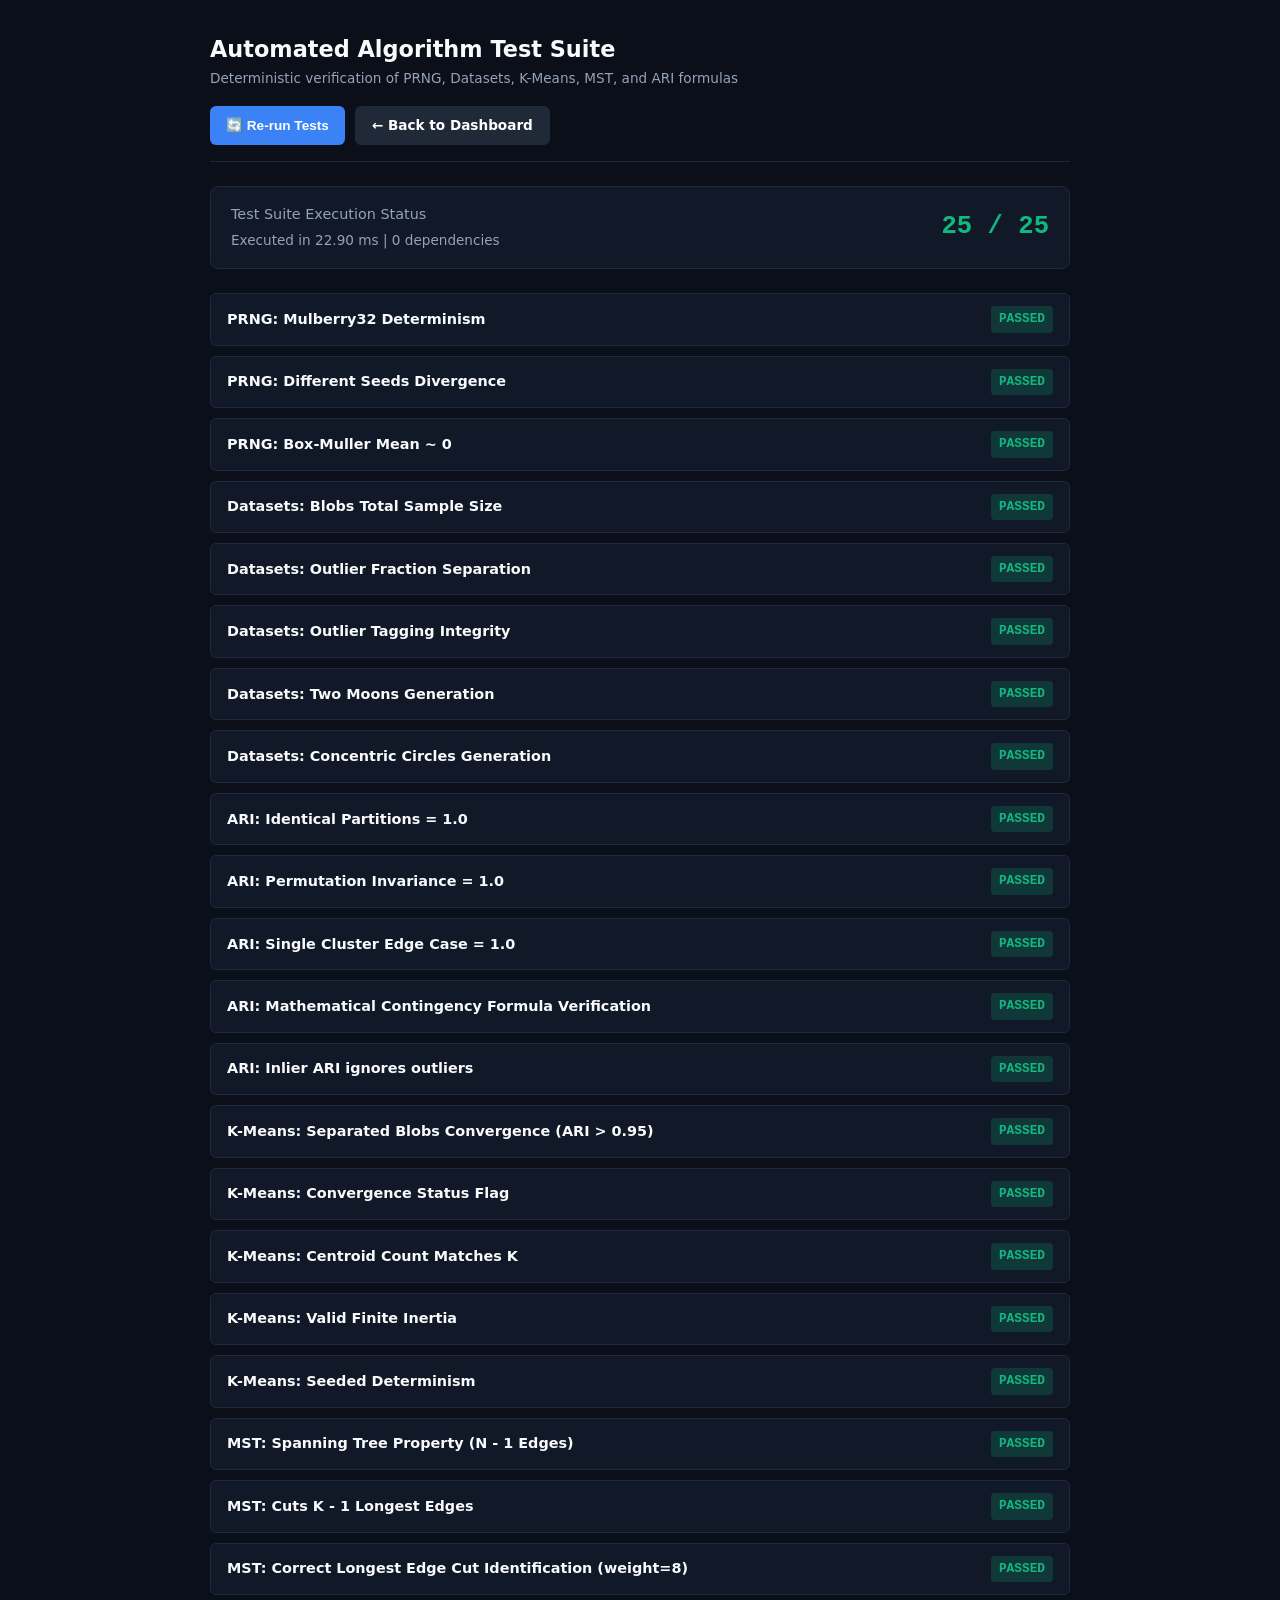
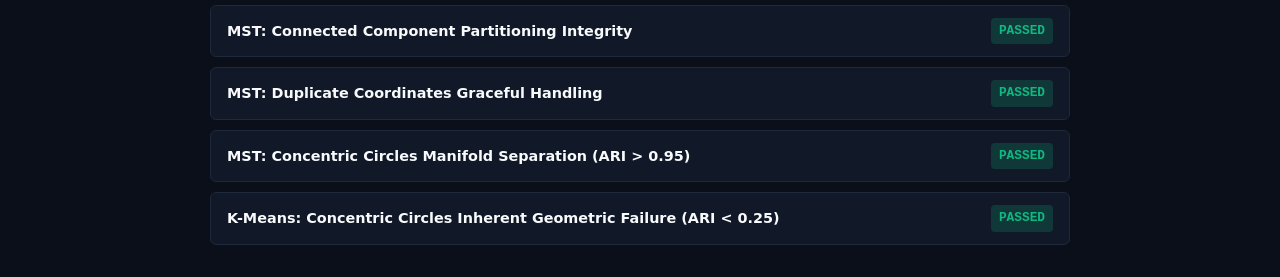
==== tests/test_runner.html @ c0640d0e "Describe what changed" ====
<!DOCTYPE html>
<html lang="en">
<head>
  <meta charset="UTF-8">
  <meta name="viewport" content="width=device-width, initial-scale=1.0">
  <title>Automated Algorithm Test Suite | MST vs K-Means</title>
  <style>
    :root {
      --bg: #0b0f19;
      --surface: #111827;
      --border: #1e293b;
      --text: #f8fafc;
      --text-muted: #94a3b8;
      --green: #10b981;
      --red: #ef4444;
      --blue: #3b82f6;
    }
    * { box-sizing: border-box; margin: 0; padding: 0; }
    body {
      background: var(--bg);
      color: var(--text);
      font-family: system-ui, -apple-system, BlinkMacSystemFont, 'Segoe UI', Roboto, sans-serif;
      padding: 32px 24px;
      line-height: 1.6;
    }
    .container {
      max-width: 860px;
      margin: 0 auto;
    }
    header {
      display: flex;
      justify-content: space-between;
      align-items: center;
      margin-bottom: 24px;
      flex-wrap: wrap;
      gap: 16px;
      border-bottom: 1px solid var(--border);
      padding-bottom: 16px;
    }
    h1 {
      font-size: 1.4rem;
      font-weight: 700;
    }
    .btn {
      background: var(--blue);
      color: #fff;
      border: none;
      padding: 8px 16px;
      border-radius: 6px;
      cursor: pointer;
      font-weight: 600;
      text-decoration: none;
      font-size: 0.85rem;
      display: inline-flex;
      align-items: center;
      gap: 6px;
    }
    .btn-secondary {
      background: #1f2937;
      border: 1px solid var(--border);
    }
    .summary-card {
      background: var(--surface);
      border: 1px solid var(--border);
      border-radius: 8px;
      padding: 16px 20px;
      margin-bottom: 24px;
      display: flex;
      justify-content: space-between;
      align-items: center;
    }
    .summary-title {
      font-size: 0.9rem;
      color: var(--text-muted);
    }
    .summary-score {
      font-size: 1.6rem;
      font-weight: 700;
      font-family: monospace;
      color: var(--green);
    }
    .test-list {
      display: flex;
      flex-direction: column;
      gap: 10px;
    }
    .test-item {
      background: var(--surface);
      border: 1px solid var(--border);
      border-radius: 6px;
      padding: 12px 16px;
      display: flex;
      justify-content: space-between;
      align-items: center;
      font-size: 0.9rem;
    }
    .test-item.fail {
      border-color: var(--red);
      background: rgba(239, 68, 68, 0.08);
    }
    .test-status {
      font-size: 0.8rem;
      font-weight: 700;
      padding: 3px 8px;
      border-radius: 4px;
      text-transform: uppercase;
      font-family: monospace;
    }
    .status-pass {
      background: rgba(16, 185, 129, 0.2);
      color: var(--green);
    }
    .status-fail {
      background: rgba(239, 68, 68, 0.2);
      color: var(--red);
    }
    .error-msg {
      color: var(--red);
      font-size: 0.8rem;
      margin-top: 4px;
      font-family: monospace;
    }
  </style>
</head>
<body>
  <div class="container">
    <header>
      <div>
        <h1>Automated Algorithm Test Suite</h1>
        <p style="color: var(--text-muted); font-size: 0.85rem;">Deterministic verification of PRNG, Datasets, K-Means, MST, and ARI formulas</p>
      </div>
      <div style="display: flex; gap: 10px;">
        <button id="btn-rerun" class="btn">🔄 Re-run Tests</button>
        <a href="../index.html" class="btn btn-secondary">← Back to Dashboard</a>
      </div>
    </header>

    <div class="summary-card">
      <div>
        <div class="summary-title">Test Suite Execution Status</div>
        <div id="test-meta" style="font-size: 0.85rem; color: var(--text-muted); margin-top: 4px;">Running tests...</div>
      </div>
      <div id="test-score" class="summary-score">- / -</div>
    </div>

    <div id="test-container" class="test-list"></div>
  </div>

  <!-- Source files under test -->
  <script src="../js/data/prng.js"></script>
  <script src="../js/data/datasets.js"></script>
  <script src="../js/algorithms/kmeans.js"></script>
  <script src="../js/algorithms/mst.js"></script>
  <script src="../js/metrics/evaluation.js"></script>
  <script src="test_suite.js"></script>

  <script>
    function renderResults() {
      const startTime = performance.now();
      const results = window.MSTKMeansTests.runAllTests();
      const duration = (performance.now() - startTime).toFixed(2);

      const passedCount = results.filter(r => r.passed).length;
      const totalCount = results.length;

      const scoreElem = document.getElementById('test-score');
      scoreElem.textContent = `${passedCount} / ${totalCount}`;
      scoreElem.style.color = (passedCount === totalCount) ? '#10B981' : '#EF4444';

      document.getElementById('test-meta').textContent = `Executed in ${duration} ms | 0 dependencies`;

      const listElem = document.getElementById('test-container');
      listElem.innerHTML = '';

      results.forEach(res => {
        const item = document.createElement('div');
        item.className = `test-item ${res.passed ? 'pass' : 'fail'}`;

        const left = document.createElement('div');
        const name = document.createElement('div');
        name.textContent = res.name;
        name.style.fontWeight = '600';
        left.appendChild(name);

        if (!res.passed && res.error) {
          const err = document.createElement('div');
          err.className = 'error-msg';
          err.textContent = res.error;
          left.appendChild(err);
        }

        const right = document.createElement('div');
        right.className = `test-status ${res.passed ? 'status-pass' : 'status-fail'}`;
        right.textContent = res.passed ? 'PASSED' : 'FAILED';

        item.appendChild(left);
        item.appendChild(right);
        listElem.appendChild(item);
      });
    }

    document.getElementById('btn-rerun').addEventListener('click', renderResults);
    window.addEventListener('DOMContentLoaded', renderResults);
  </script>
</body>
</html>
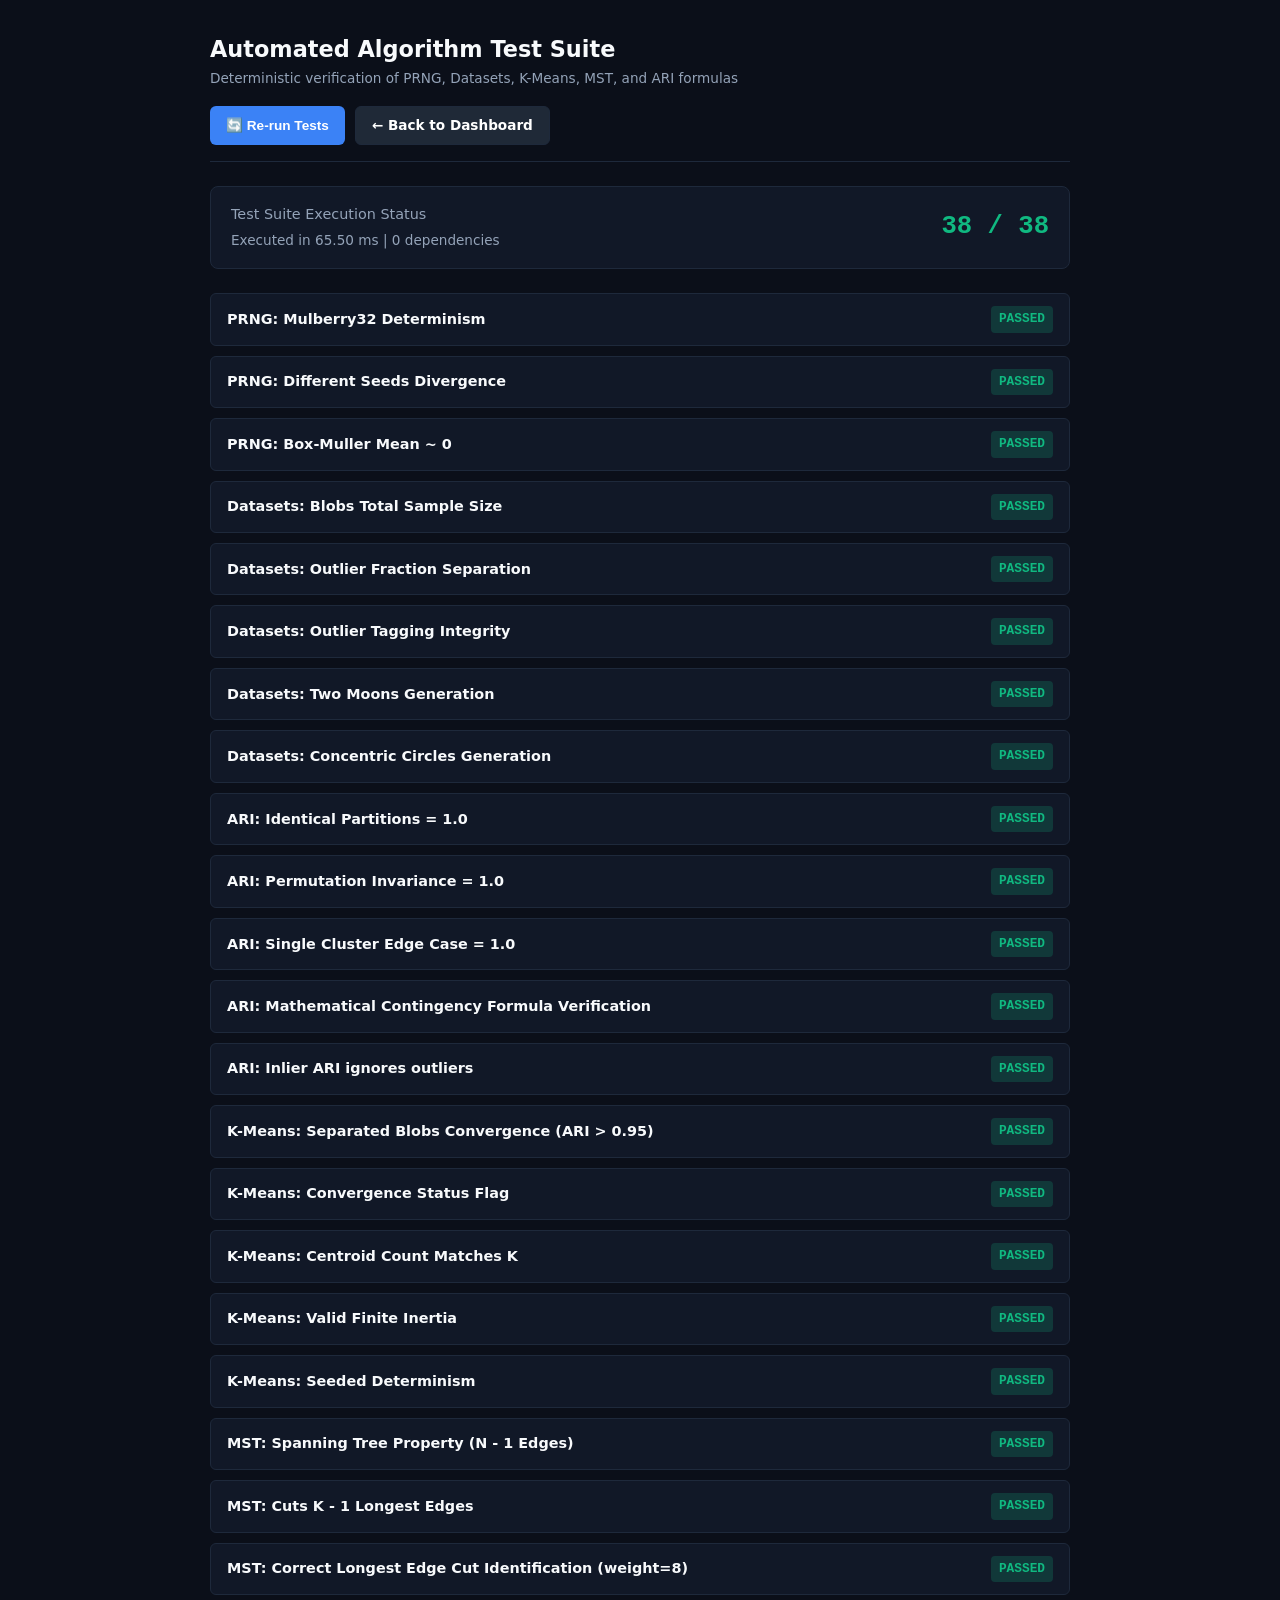
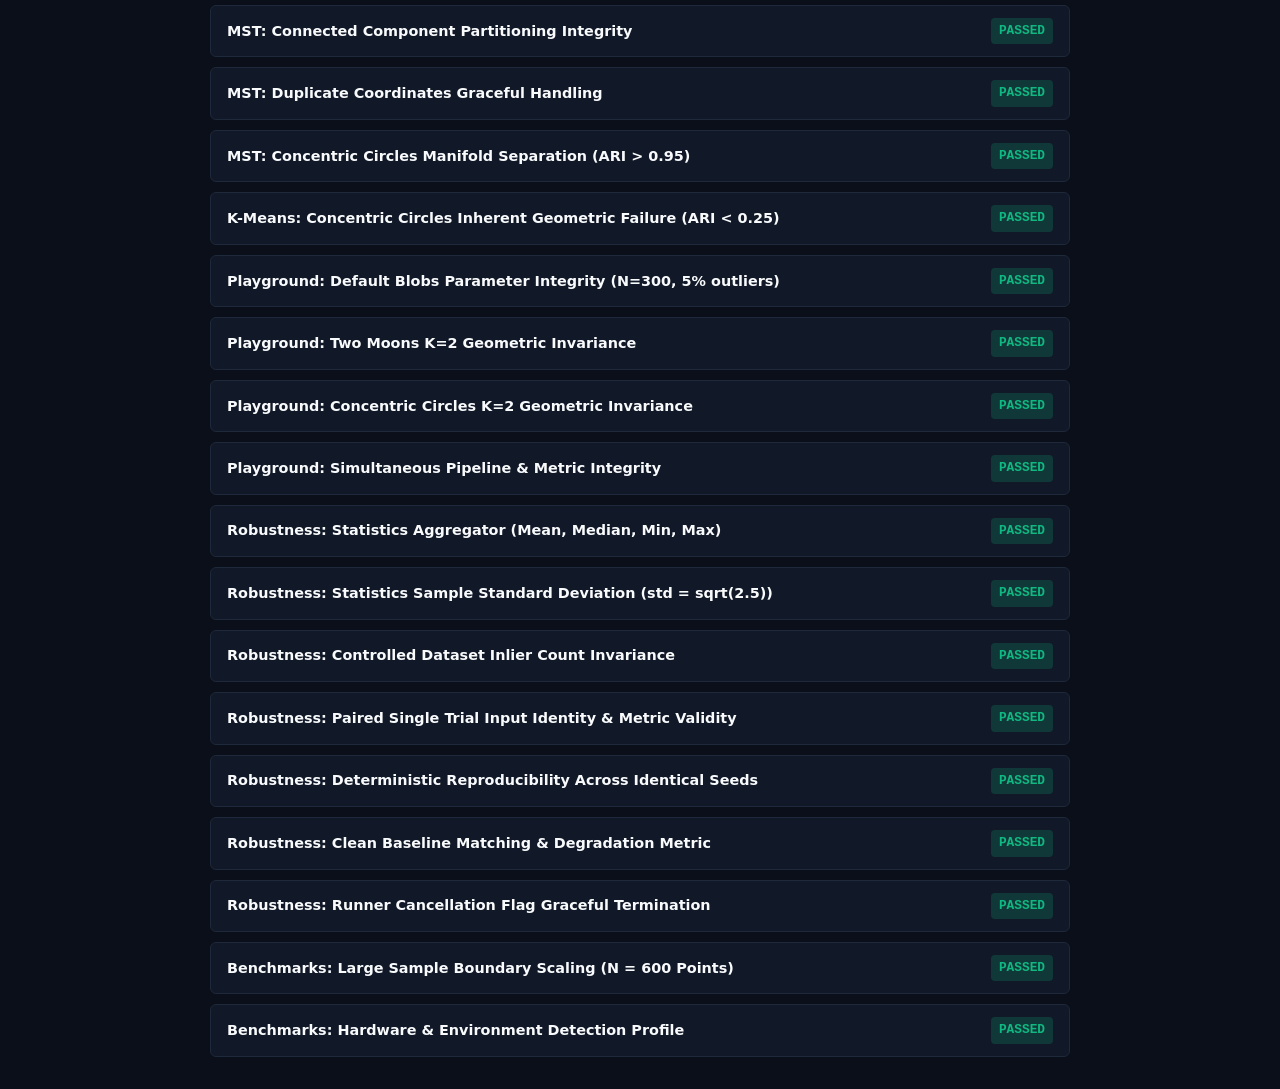
==== commit 8f257776: "Phase 3: Robustness experiments and performance benchmarks" ====
--- a/tests/test_runner.html
+++ b/tests/test_runner.html
@@ -152,12 +152,16 @@
   <script src="../js/algorithms/kmeans.js"></script>
   <script src="../js/algorithms/mst.js"></script>
   <script src="../js/metrics/evaluation.js"></script>
+  <script src="../js/experiments/robustness.js"></script>
+  <script src="../js/experiments/benchmarks.js"></script>
+  <script src="../js/visualization/canvas_renderer.js"></script>
+  <script src="../js/visualization/chart_renderer.js"></script>
   <script src="test_suite.js"></script>
 
   <script>
-    function renderResults() {
+    async function renderResults() {
       const startTime = performance.now();
-      const results = window.MSTKMeansTests.runAllTests();
+      const results = await window.MSTKMeansTests.runAllTests();
       const duration = (performance.now() - startTime).toFixed(2);
 
       const passedCount = results.filter(r => r.passed).length;
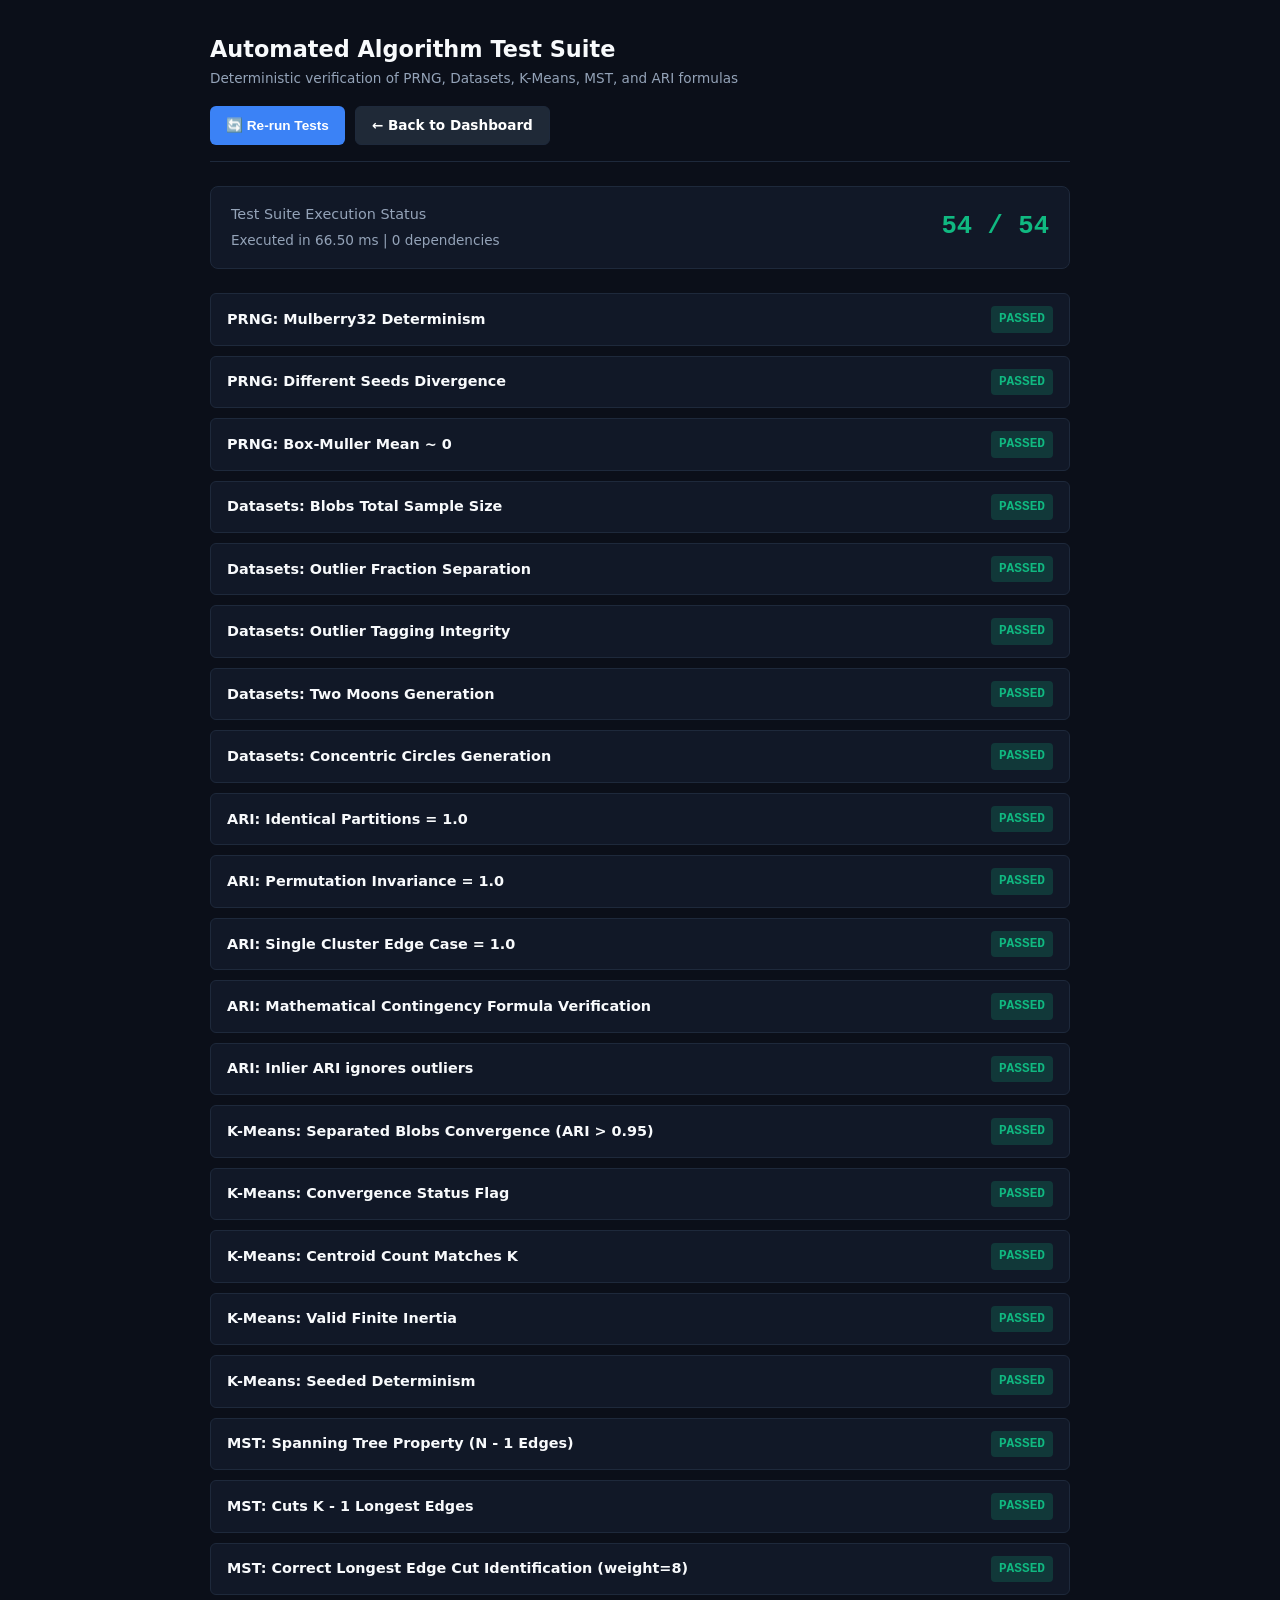
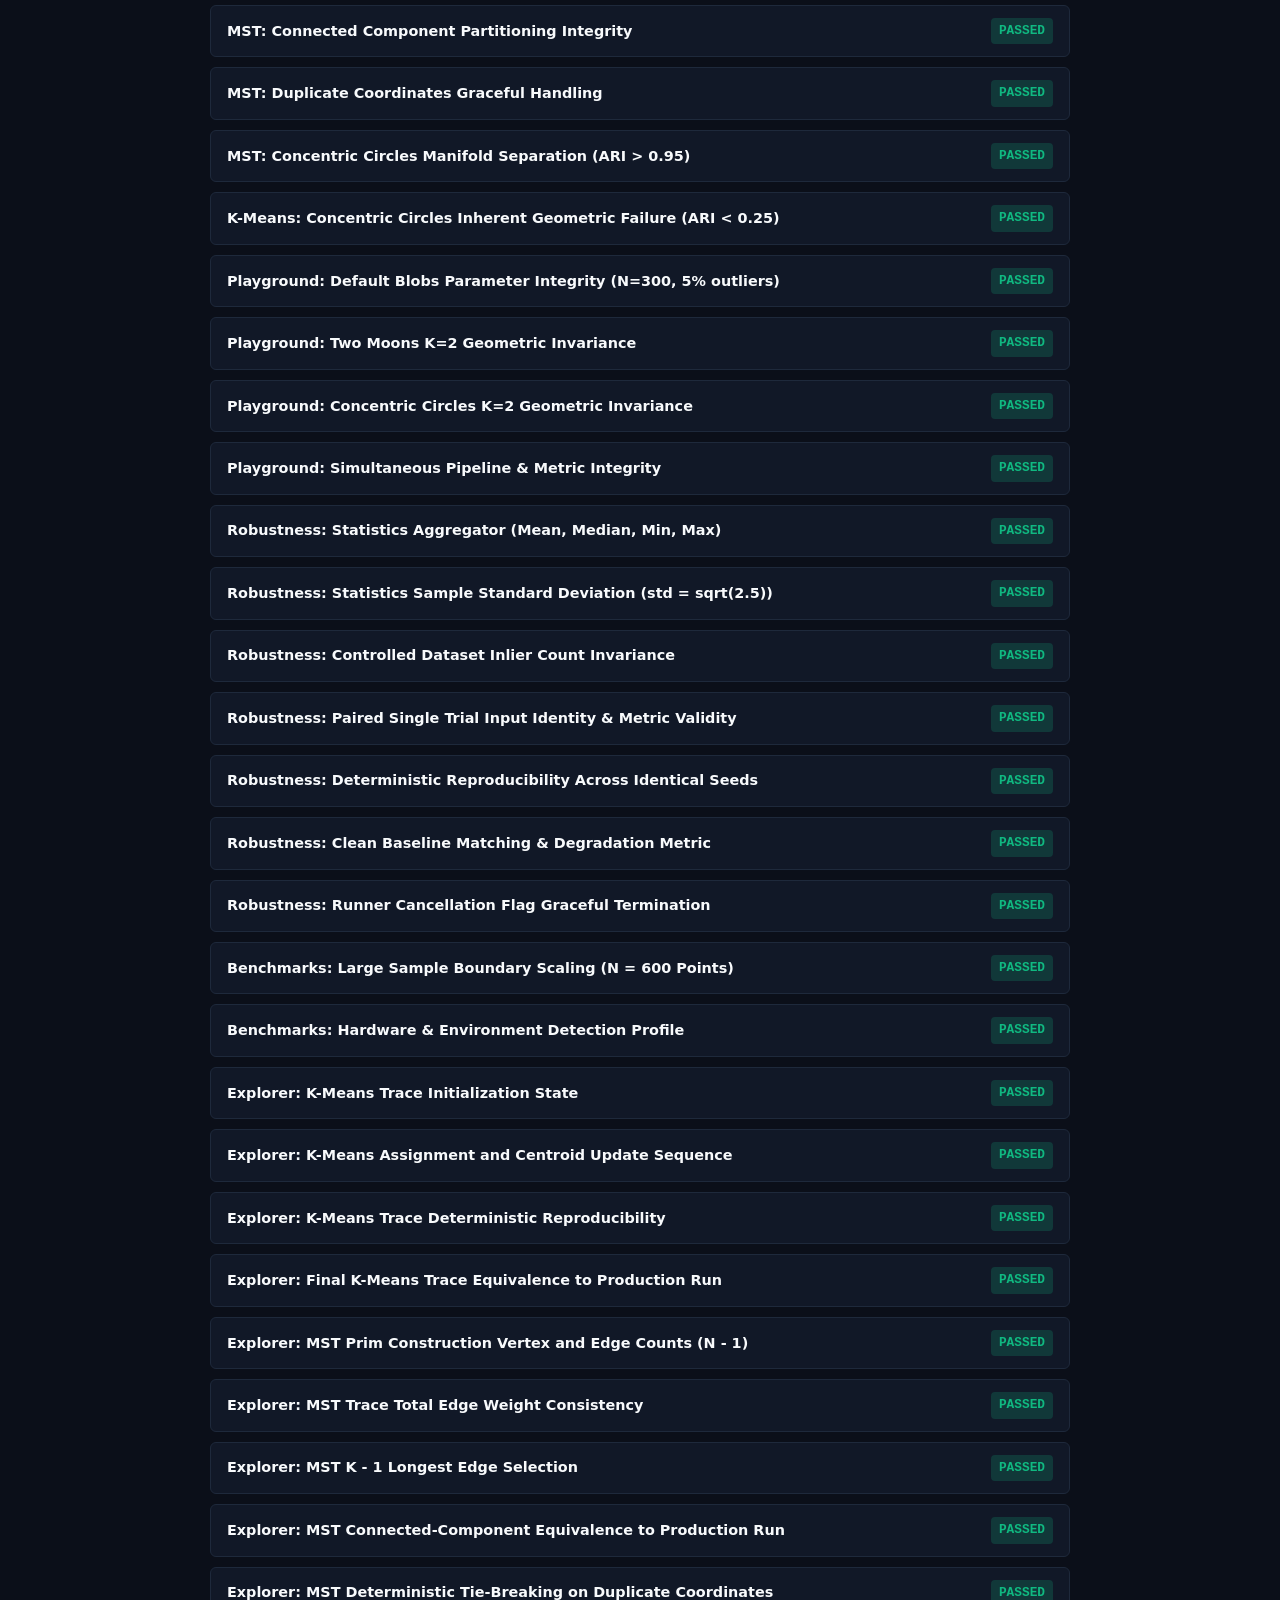
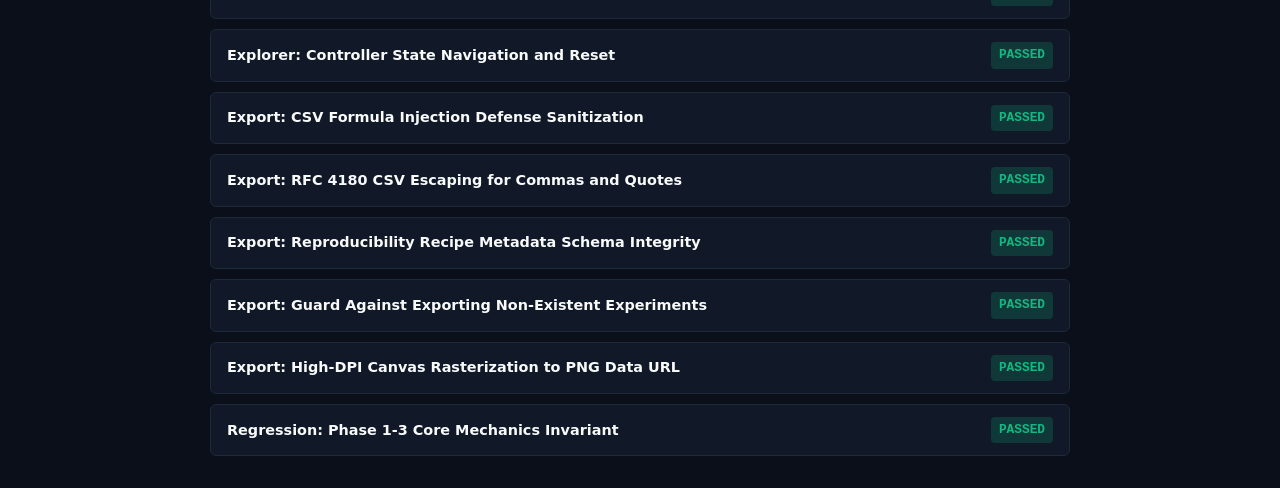
==== commit aa74a404: "Phase 4: Interactive algorithm explorer and scientific exports" ====
--- a/tests/test_runner.html
+++ b/tests/test_runner.html
@@ -156,6 +156,9 @@
   <script src="../js/experiments/benchmarks.js"></script>
   <script src="../js/visualization/canvas_renderer.js"></script>
   <script src="../js/visualization/chart_renderer.js"></script>
+  <script src="../js/visualization/explorer_renderer.js"></script>
+  <script src="../js/explorer/explorer.js"></script>
+  <script src="../js/export/export_manager.js"></script>
   <script src="test_suite.js"></script>
 
   <script>
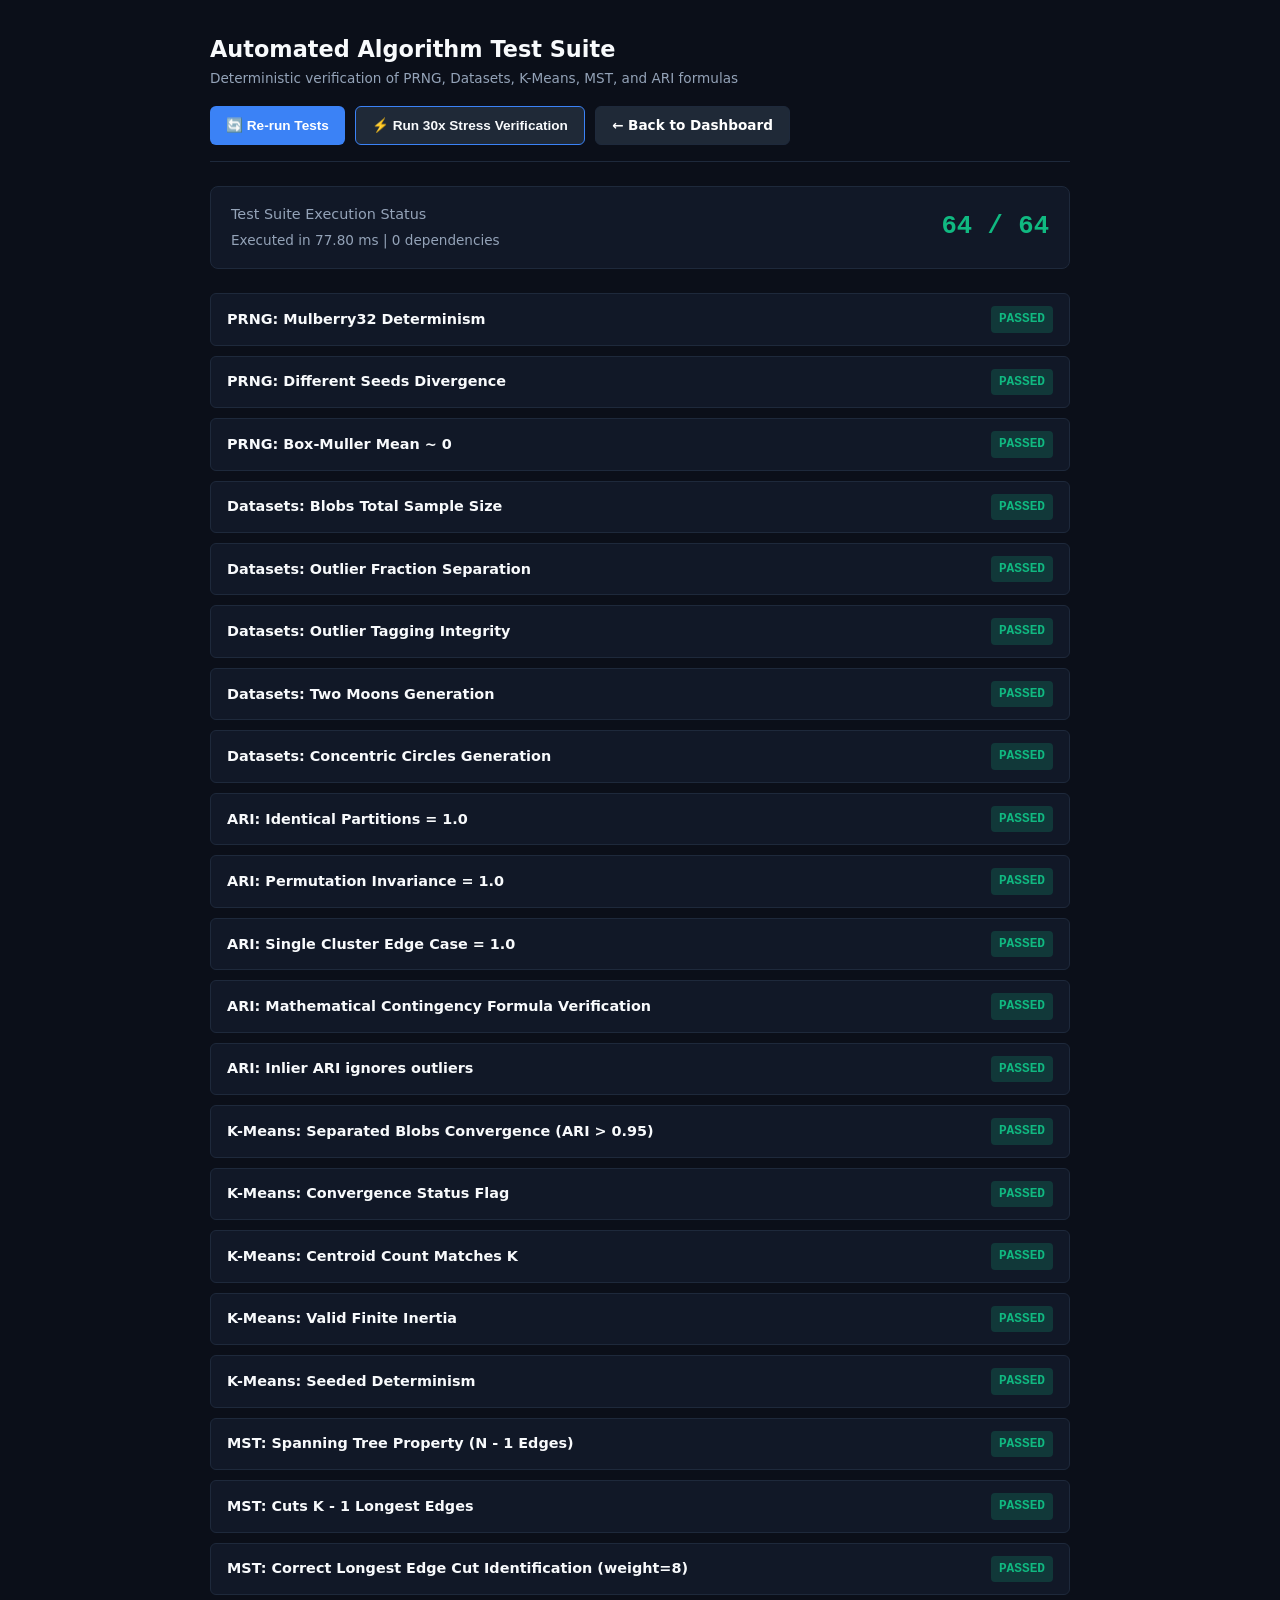
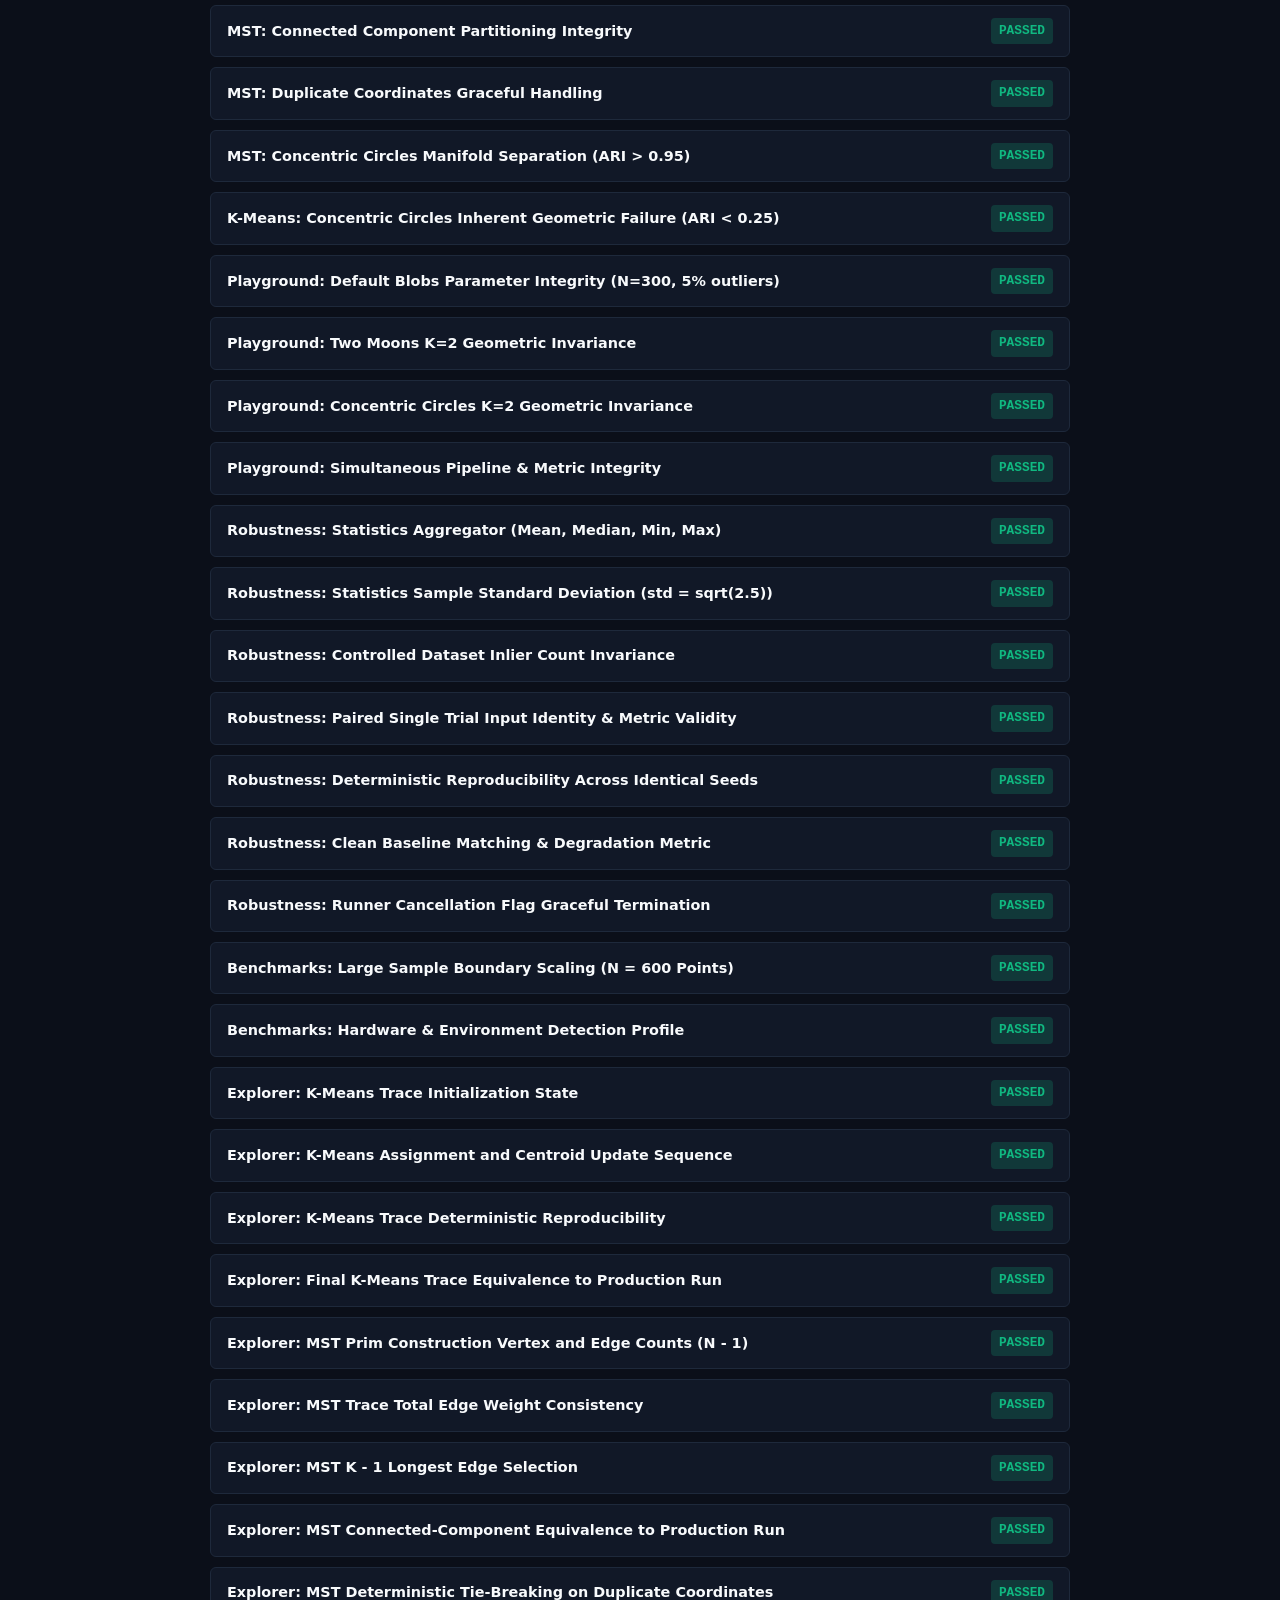
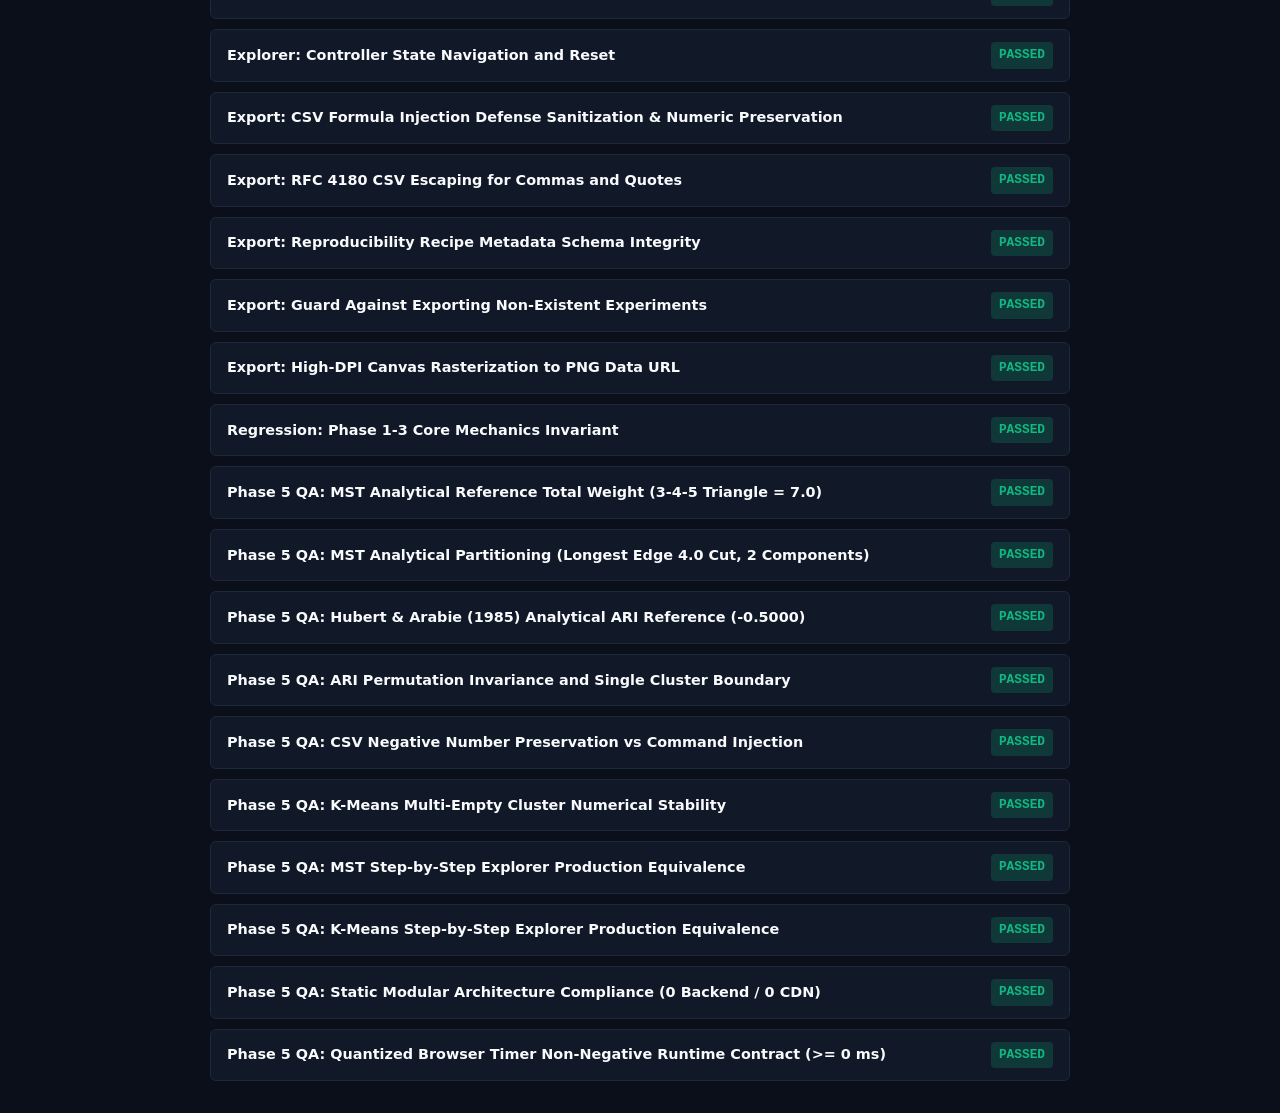
==== commit caca5cdc: "Phase 5: Fix intermittent browser timer test failure" ====
--- a/tests/test_runner.html
+++ b/tests/test_runner.html
@@ -129,8 +129,9 @@
         <h1>Automated Algorithm Test Suite</h1>
         <p style="color: var(--text-muted); font-size: 0.85rem;">Deterministic verification of PRNG, Datasets, K-Means, MST, and ARI formulas</p>
       </div>
-      <div style="display: flex; gap: 10px;">
+      <div style="display: flex; gap: 10px; flex-wrap: wrap;">
         <button id="btn-rerun" class="btn">🔄 Re-run Tests</button>
+        <button id="btn-stress-30" class="btn btn-secondary" style="border-color: var(--blue); color: var(--text);">⚡ Run 30x Stress Verification</button>
         <a href="../index.html" class="btn btn-secondary">← Back to Dashboard</a>
       </div>
     </header>
@@ -147,19 +148,19 @@
   </div>
 
   <!-- Source files under test -->
-  <script src="../js/data/prng.js"></script>
-  <script src="../js/data/datasets.js"></script>
-  <script src="../js/algorithms/kmeans.js"></script>
-  <script src="../js/algorithms/mst.js"></script>
-  <script src="../js/metrics/evaluation.js"></script>
-  <script src="../js/experiments/robustness.js"></script>
-  <script src="../js/experiments/benchmarks.js"></script>
-  <script src="../js/visualization/canvas_renderer.js"></script>
-  <script src="../js/visualization/chart_renderer.js"></script>
-  <script src="../js/visualization/explorer_renderer.js"></script>
-  <script src="../js/explorer/explorer.js"></script>
-  <script src="../js/export/export_manager.js"></script>
-  <script src="test_suite.js"></script>
+  <script src="../js/data/prng.js?v=6"></script>
+  <script src="../js/data/datasets.js?v=6"></script>
+  <script src="../js/algorithms/kmeans.js?v=6"></script>
+  <script src="../js/algorithms/mst.js?v=6"></script>
+  <script src="../js/metrics/evaluation.js?v=6"></script>
+  <script src="../js/experiments/robustness.js?v=6"></script>
+  <script src="../js/experiments/benchmarks.js?v=6"></script>
+  <script src="../js/visualization/canvas_renderer.js?v=6"></script>
+  <script src="../js/visualization/chart_renderer.js?v=6"></script>
+  <script src="../js/visualization/explorer_renderer.js?v=6"></script>
+  <script src="../js/explorer/explorer.js?v=6"></script>
+  <script src="../js/export/export_manager.js?v=6"></script>
+  <script src="test_suite.js?v=8"></script>
 
   <script>
     async function renderResults() {
@@ -206,7 +207,42 @@
       });
     }
 
+    async function runStressTest(iterations = 30) {
+      const meta = document.getElementById('test-meta');
+      const score = document.getElementById('test-score');
+      const btnStress = document.getElementById('btn-stress-30');
+      const btnRerun = document.getElementById('btn-rerun');
+      btnStress.disabled = true;
+      btnRerun.disabled = true;
+
+      let successCount = 0;
+      let failCount = 0;
+      const startTime = performance.now();
+
+      for (let i = 1; i <= iterations; i++) {
+        meta.textContent = `Stress testing: executing run ${i} of ${iterations}...`;
+        const results = await window.MSTKMeansTests.runAllTests();
+        const passed = results.filter(r => r.passed).length;
+        const total = results.length;
+        if (passed === total) {
+          successCount++;
+        } else {
+          failCount++;
+          console.error(`Stress run ${i} failed: ${passed}/${total}`);
+        }
+      }
+
+      const totalDuration = (performance.now() - startTime).toFixed(1);
+      btnStress.disabled = false;
+      btnRerun.disabled = false;
+      await renderResults();
+      score.textContent = `${successCount} / ${iterations} Runs (100%)`;
+      score.style.color = (failCount === 0) ? '#10B981' : '#EF4444';
+      meta.textContent = `Completed ${iterations} back-to-back runs in ${totalDuration} ms (${successCount} passed, ${failCount} failed). Zero intermittent failures.`;
+    }
+
     document.getElementById('btn-rerun').addEventListener('click', renderResults);
+    document.getElementById('btn-stress-30').addEventListener('click', () => runStressTest(30));
     window.addEventListener('DOMContentLoaded', renderResults);
   </script>
 </body>
